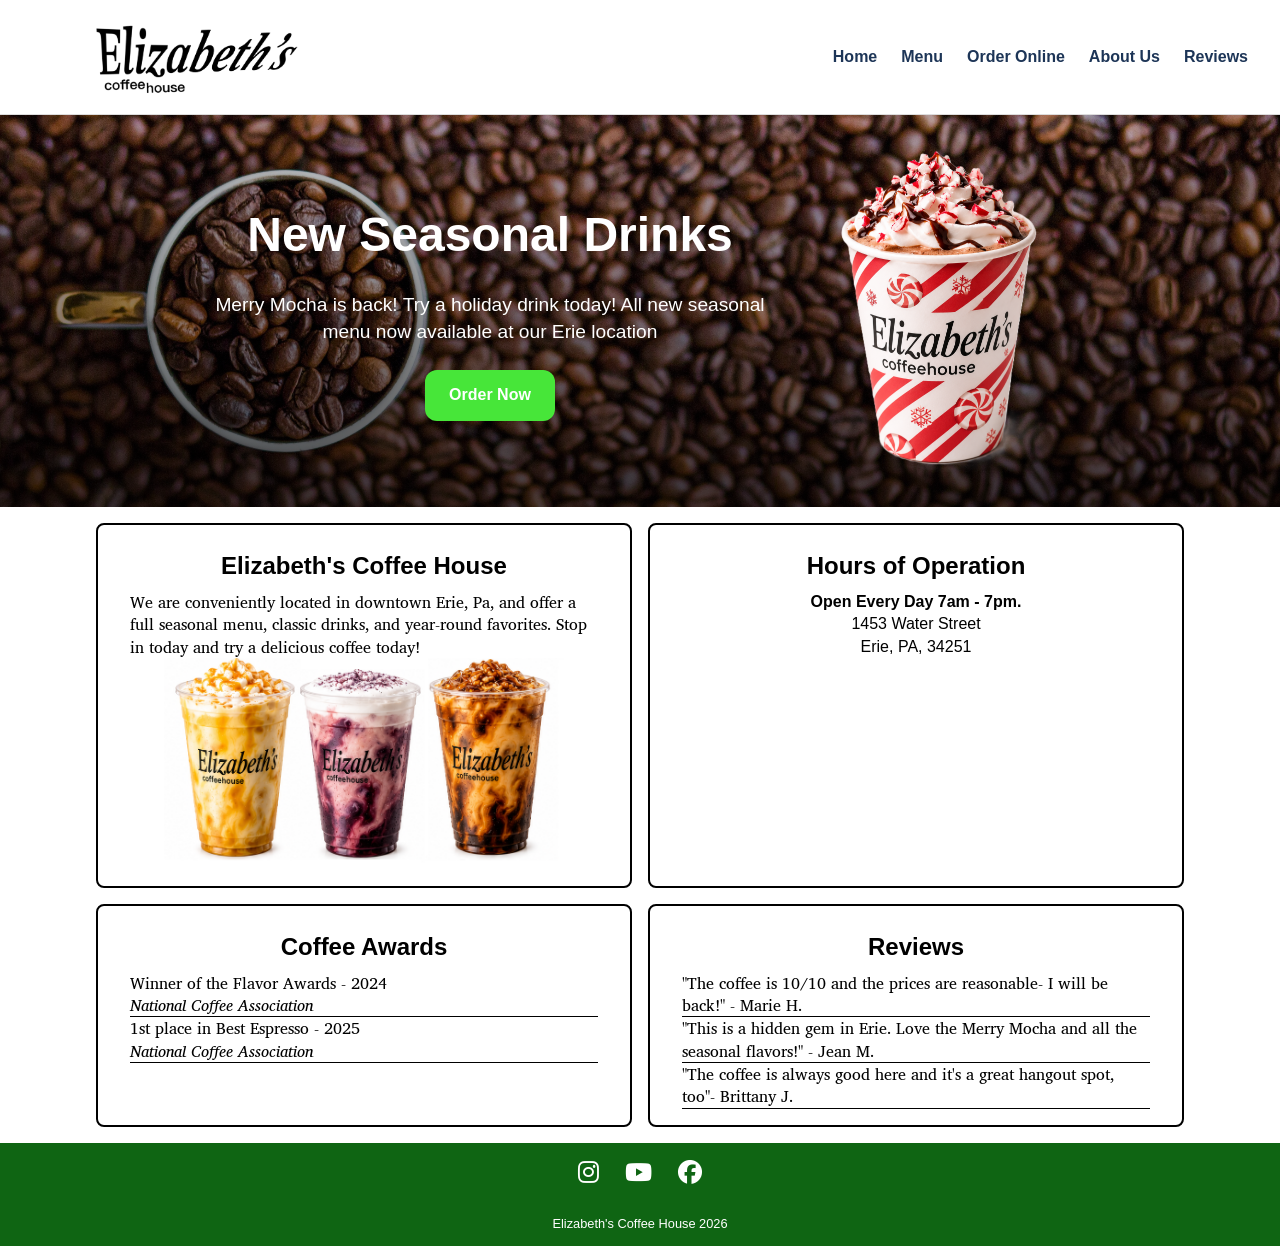
==== index.html @ cd166793 "photo labels" ====
<!DOCTYPE html>
<html lang="en">
<head>
  <meta charset="UTF-8">
  <meta name="viewport" content="width=device-width, initial-scale=1.0">
  <title>Final Project Name</title>
  <!-- stylesheets below-->
  <link rel="stylesheet" href="reset.css"><!-- reset everything-->
  <link rel="preconnect" href="https://fonts.googleapis.com">
  <link rel="preconnect" href="https://fonts.gstatic.com" crossorigin>
  <link href="https://fonts.googleapis.com/css2?family=Charis+SIL:ital,wght@0,400;0,700;1,400;1,700&family=Google+Sans+Flex:wght@500&display=swap" rel="stylesheet">
  <!-- fonts here-->
  <link rel="stylesheet" href="https://cdnjs.cloudflare.com/ajax/libs/font-awesome/6.5.0/css/all.min.css"><!-- icons-->
  <link rel="stylesheet" href="styles.css"><!-- style sheet-->
</head>
<body>
  <div class="wrapper">
    <header>
      <img class="logo" src="images/logo.png" alt="Elizabeth's Coffee House Logo">
      <nav>
        <ul>
          <li><a href="index.html">Home</a></li>
          <li><a href="menu.html">Menu</a></li>
          <li><a href="order.html">Order Online</a></li>
          <li><a href="about.html">About Us</a></li>
          <li><a href="reviews.html">Reviews</a></li>
        </ul>
      </nav>
    </header>

    <!-- section that holds the hero image -->
    <section class="hero">
      <!-- div for the content inside the hero image -->
      <div class="hero-content">
        <h2>New Seasonal Drinks</h2>
        <p>Merry Mocha is back! Try a holiday drink today! All new seasonal menu now available at our Erie location</p>
        <!-- having a button here is optional -->
        <a href="order.html" class="hero-button">Order Now</a>
      </div>
      <img class="mm-header" src="images/merry_mocha_noBkg.png" alt="Merry Mocha Drink">
    </section>


    <main>
      <section class="container-2col">
        <section class="column about-box">
          <h2>Elizabeth's Coffee House</h2>
          <p>We are conveniently located in downtown Erie, Pa, and offer a full seasonal menu, classic drinks, and year-round favorites. Stop in today and try a delicious coffee today!</p>
          <img src="images/trio-img.png" width="400px" alt="Photo of 3 coffee drinks">
        </section>

        <section class="column">
           <h2>Hours of Operation</h2>
          <p><strong>Open Every Day 7am - 7pm.</strong><br>1453 Water Street<br>Erie, PA, 34251</p>
          <div class="maps"><iframe src="https://www.google.com/maps/embed?pb=!1m18!1m12!1m3!1d94707.98534257228!2d-80.153447834268!3d42.115511317400006!2m3!1f0!2f0!3f0!3m2!1i1024!2i768!4f13.1!3m3!1m2!1s0x882d7fe13db2f71f%3A0x89f3ae2e121d5b0a!2sErie%2C%20PA!5e0!3m2!1sen!2sus!4v1793886370830!5m2!1sen!2sus" style="border:0;" allowfullscreen="" loading="lazy" referrerpolicy="strict-origin-when-cross-origin"></iframe></div>
        </section>

        <section class="column award-box">
          <h2>Coffee Awards</h2>
          <p>Winner of the Flavor Awards - 2024<br><em>National Coffee Association</em></p>
          <p>1st place in Best Espresso - 2025<br><em>National Coffee Association</em></p>
        </section>

        <section class="column">
          <h2>Reviews</h2>
          <p>
            <blockquote>"The coffee is 10/10 and the prices are reasonable- I will be back!" - Marie H.</blockquote>
            <blockquote>"This is a hidden gem in Erie. Love the Merry Mocha and all the seasonal flavors!" - Jean M.</blockquote>
            <blockquote>"The coffee is always good here and it's a great hangout spot, too"- Brittany J.</blockquote>
          </p>
        </section>
      </section>
    </main>

    <footer>
      <span class="socials">
        <a href="#">
          <i class="fa-brands fa-instagram"> </i>
        </a>
        <a href="#">
          <i class="fa-brands fa-youtube"> </i>
        </a>
        <a href="#">
          <i class="fa-brands fa-facebook"> </i>
        </a>
      </span>
      <small>Elizabeth's Coffee House 2026</small>
    </footer>
  </div><!-- wrapper div -->

</body>
</html>
---- styles.css ----
/* DESKTOP Layout
------------------------------------
"Google Sans Flex", sans-serif; "Charis SIL", serif;*/
body {
  background-color:#0f6513;
  font-family: "Google Sans Flex", sans-serif;
  line-height:1.4;
}
header {
  background-color: #ffffff;
  border-bottom: 1px solid #dddddd;
  padding: 0.75rem 2rem;
  display: flex;
  justify-content: space-between;
  align-items: center;
  gap: 1rem;
  height:10vh;
}
.logo {
  width:400px;
}/* header image logo */
nav ul {
  list-style: none;
  display: flex;
  gap: 1.5rem;
}

nav a {
  text-decoration: none;
  color: #1d3557;
  font-weight: bold;
}

nav a:hover {
  color:#0f6513;
}


/* header hero image */
.hero {
  background-image:
    linear-gradient(rgba(0, 0, 0, 0.2), rgba(0, 0, 0, 0.7)),
    url("images/coffee_bkg.jpg");
  min-height:30vh;
  background-size: cover;
  background-position:center;
  background-repeat:no-repeat;
  padding:2rem;
  display:flex;
  justify-content:center;
  align-items:center;
  line-height:1.4;
}

.hero-content {
  text-align: center;
  color: white;
  max-width: 600px;
}

.hero-content h2 {
  font-size:3rem;
  margin-bottom: 1.5rem;
}

.hero-content p {
  font-size: 1.2rem;
  margin-bottom: 1.5rem;
}

.hero-button {
  display: inline-block;
  background-color: #47e639;
  color: white;
  text-decoration: none;
  font-weight: bold;
  padding: 0.9rem 1.5rem;
  border-radius: 0.75rem;
}

.hero-button:hover {
  background-color: #0f6513;
}
.mm-header {
  float:right;
  width:300px;
}/* image of merry mocha drink on hero image */
main {
  background-color:white;
  text-align:center;
  padding:1rem 6rem;
}
/* this is a generic class affecting every column on the page*/
.column {
    background-color: white;
    border: 2px solid rgb(0, 0, 0);
    border-radius:0.5rem;
    padding: 1em 2em 1em 2em;
}
/* put sections inside this container for a 2-column layout */
.container-2col {
    display:grid;
    grid-template-columns: 1fr 1fr;
    grid-gap: 1em;
}
.span2 {
  grid-column: span 2;
}
.award-box p, blockquote{
  border-bottom:1px solid black;
  font-family:"Charis SIL", serif;
  text-align:left;
}
.about-box p {
  text-align:left;
  font-family:"Charis SIL", serif;
}
.text-style-1 {
  font-family:"Charis SIL", serif;
  text-align:left;
  font-size:120%;
}
main h2 {
  font-family:"Google Sans Flex", sans-serif;
  font-size:1.5rem;
  color:black;
  padding:0.5rem;
}
main p {
  margin-bottom: 0;
}
div.menu-item {
  text-align:left;
  margin:1rem;
  padding:2rem 1rem;
  height:100px;
  font-family:Charis SIL, serif;
  /*
 border-bottom:2px solid black;*/
}
.menu-item img {
/*  border:2px solid blue;/* delete this */
  border-radius:20%;
  max-width:100%;
  height:auto;
  width:70px;
  float:left;
  padding:0.4rem;
}
.menu-item h3, .menu-item p{
  padding-left:5rem;
  margin-bottom:0.5rem;
}
.rev-box {
  text-align:left;
  border-bottom: 1px solid gray;
}/* styles for revie boxes */
iframe {
  max-width: 100%;
  height:auto;
}
.maps {
  padding:0rem;
}/* location embed on home page */
img {
  max-width: 100%; 
  height: auto;
}/* keep images inside container element */
footer a, footer small {
  text-decoration: none;/* get rid of dash next to icons */
  color: white;
  margin:0.4rem;
  padding:0.4rem;
}
.socials{
  font-size:150%;
  display: flex;
  justify-content: center;
}
small {
  display:block;
  text-align:center;
}
.coffee-image {
  background-image:
    linear-gradient(rgba(0, 0, 0, 0.2), rgba(0, 0, 0, 0.7)),
    url("images/coffee_bkg.jpg");
  min-height:30vh;
  background-size: cover;
  background-position:center;
  background-repeat:no-repeat;
}/* coffee bkg on about us page */
/* Tablet Layout
------------------------------------*/
@media (max-width: 799px) {
  /** code for tablet sizing etc **/
  main {
    padding:1rem 1rem;
  }/* makes content take up more space - removes padding */
  .container-2col {
    margin: 0;
    background-color: white;
    display: flex;
    flex-direction: column;
  }
  header {
    height:30vh;
  }
  header nav ul {
    flex-direction:column;
    grid-gap:0;
    text-align:center;
  }
  .logo {
    width:300px;
  }/* header image logo */
  .hero {
    flex-direction:column;
  }
  .hero h2 {
    font-size:250%;
  }
  .hero p {
    font-size:80%;
  }
  .mm-header {
    width:150px;
  }
}


/* Phone Layout
------------------------------------*/
@media (max-width:400px){
  /** code for phone sizing etc **/
  /* .hero {
    padding: 1.5rem;
  }

  .hero-content h2 {
    font-size: 2rem;
  }

  .hero-content p {
    font-size: 1rem;
  }
    */
}
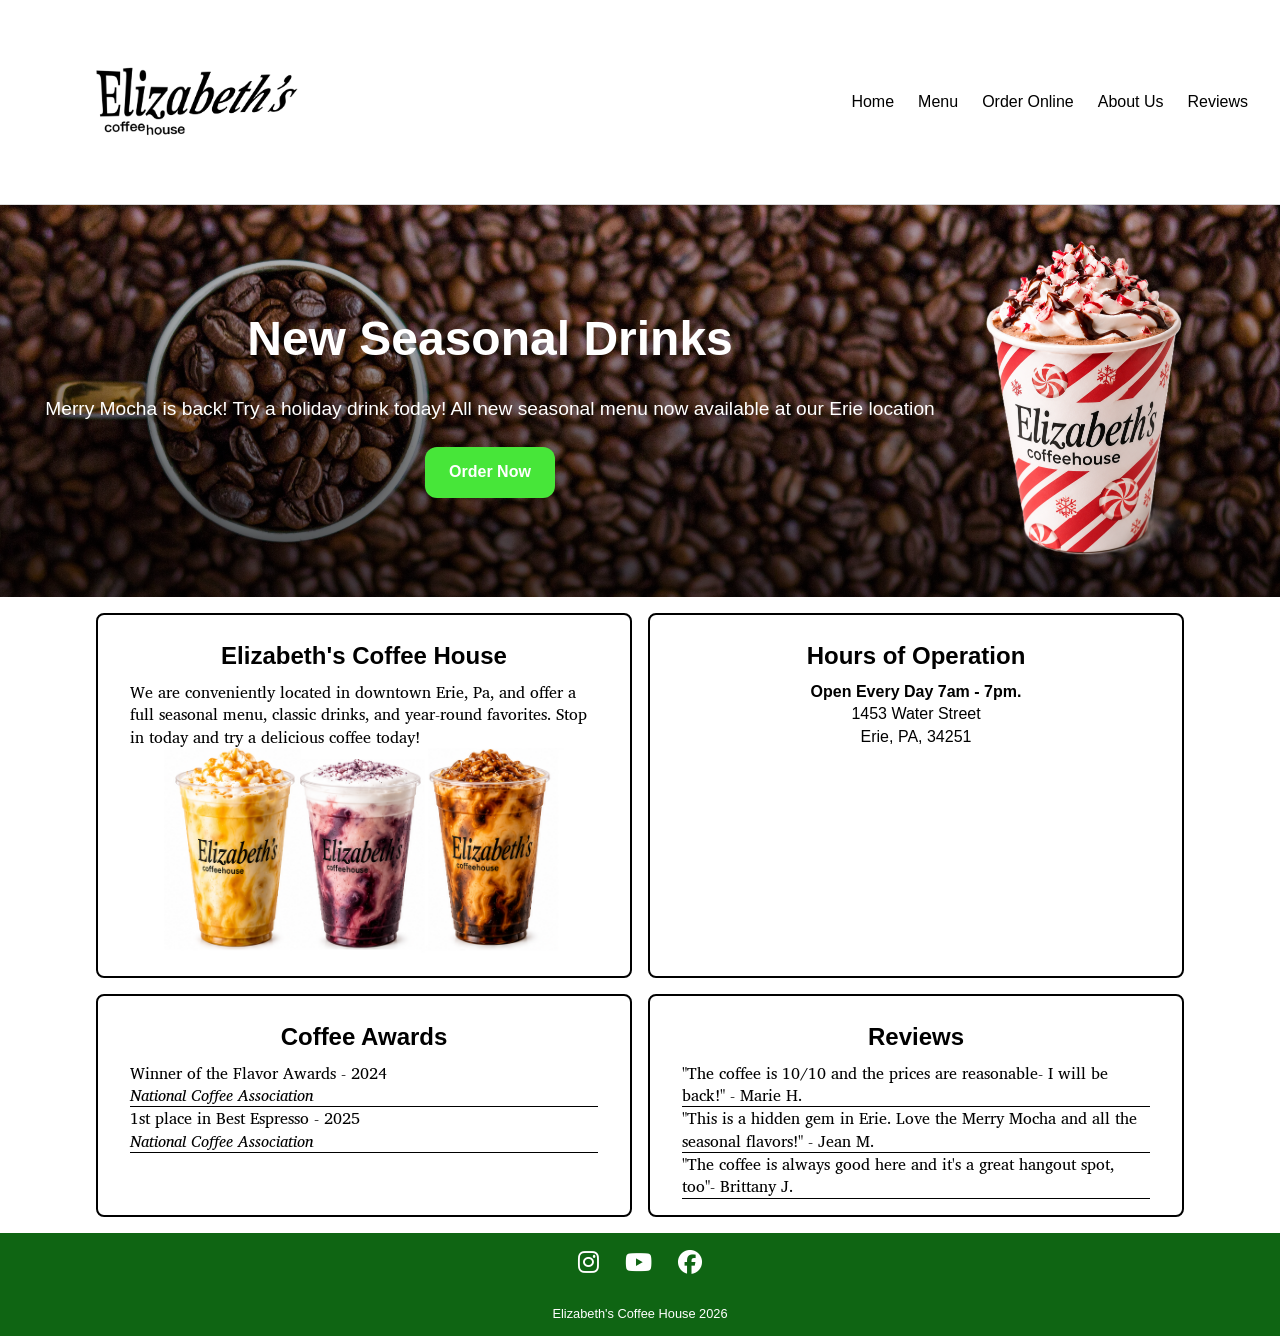
==== commit c7d7a1c4: "Fixing responsive issues for mobile devices" ====
--- a/index.html
+++ b/index.html
@@ -15,8 +15,8 @@
 </head>
 <body>
   <div class="wrapper">
-    <header>
-      <img class="logo" src="images/logo.png" alt="Elizabeth's Coffee House Logo">
+    <header> 
+      <div class="logo"><img src="images/logo.png" alt="Elizabeth's Coffee House Logo"></div>
       <nav>
         <ul>
           <li><a href="index.html">Home</a></li>
--- a/styles.css
+++ b/styles.css
@@ -14,7 +14,7 @@
   justify-content: space-between;
   align-items: center;
   gap: 1rem;
-  height:10vh;
+  height:20vh;
 }
 .logo {
   width:400px;
@@ -27,8 +27,8 @@
 
 nav a {
   text-decoration: none;
-  color: #1d3557;
-  font-weight: bold;
+  color: black;
+  /*font-weight:bold*/
 }
 
 nav a:hover {
@@ -55,7 +55,7 @@
 .hero-content {
   text-align: center;
   color: white;
-  max-width: 600px;
+ /* max-width: 600px;*/
 }
 
 .hero-content h2 {
@@ -226,6 +226,20 @@
   .mm-header {
     width:150px;
   }
+  div.menu-item {
+    min-height:130px;
+    margin-left:0px;
+    padding:0px;
+  }
+  .menu-item h2 {
+     font-size:50%;
+  }
+  .menu-item p {
+    font-size:60%;
+  }
+  .menu-item img {
+ /*   width:60px;*/
+  }
 }
 
 
@@ -233,7 +247,10 @@
 ------------------------------------*/
 @media (max-width:400px){
   /** code for phone sizing etc **/
-  /* .hero {
+  .logo {
+    width:300px;
+  }
+   .hero {
     padding: 1.5rem;
   }
 
@@ -244,5 +261,4 @@
   .hero-content p {
     font-size: 1rem;
   }
-    */
-}
+}
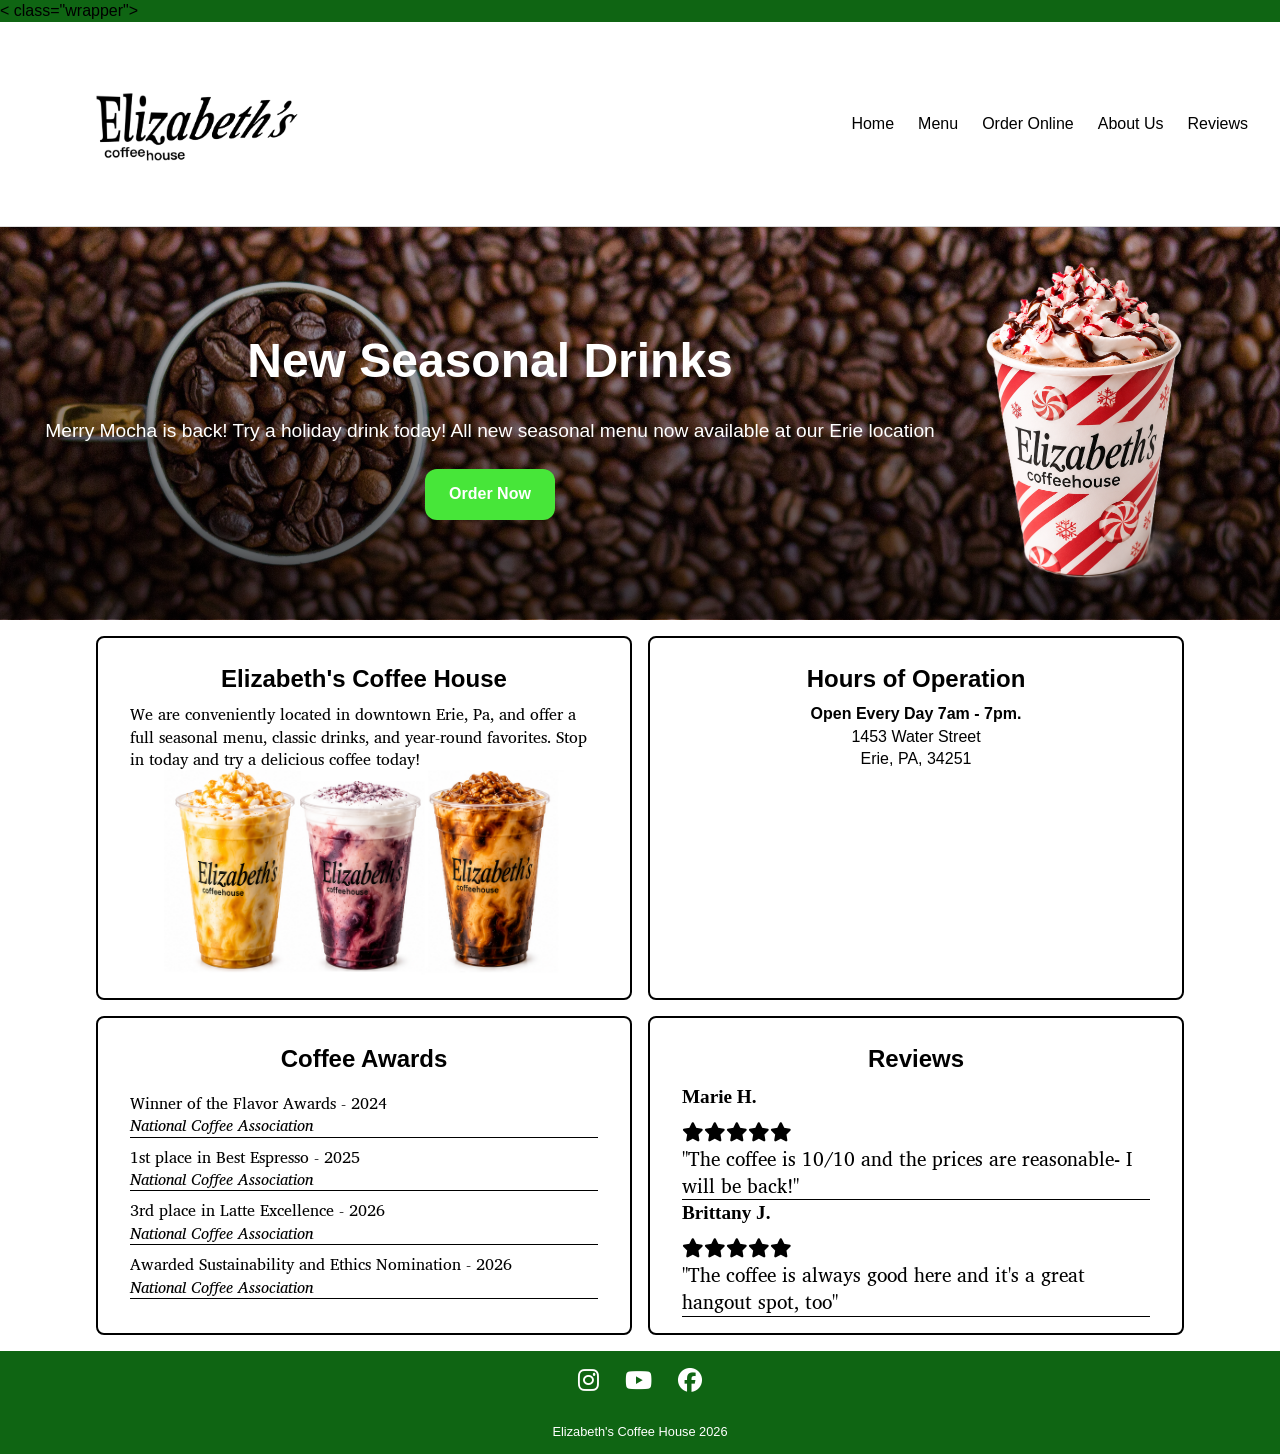
==== commit 740c48aa: "Github issues 11/12 resolved removed divs in logo. removed class name logo updated mobile responsive" ====
--- a/index.html
+++ b/index.html
@@ -14,9 +14,9 @@
   <link rel="stylesheet" href="styles.css"><!-- style sheet-->
 </head>
 <body>
-  <div class="wrapper">
-    <header> 
-      <div class="logo"><img src="images/logo.png" alt="Elizabeth's Coffee House Logo"></div>
+  < class="wrapper">
+    <header>
+      <img src="images/logo.png" alt="Elizabeth's Coffee House Logo">
       <nav>
         <ul>
           <li><a href="index.html">Home</a></li>
@@ -50,24 +50,29 @@
         </section>
 
         <section class="column">
-           <h2>Hours of Operation</h2>
+          <h2>Hours of Operation</h2>
           <p><strong>Open Every Day 7am - 7pm.</strong><br>1453 Water Street<br>Erie, PA, 34251</p>
-          <div class="maps"><iframe src="https://www.google.com/maps/embed?pb=!1m18!1m12!1m3!1d94707.98534257228!2d-80.153447834268!3d42.115511317400006!2m3!1f0!2f0!3f0!3m2!1i1024!2i768!4f13.1!3m3!1m2!1s0x882d7fe13db2f71f%3A0x89f3ae2e121d5b0a!2sErie%2C%20PA!5e0!3m2!1sen!2sus!4v1793886370830!5m2!1sen!2sus" style="border:0;" allowfullscreen="" loading="lazy" referrerpolicy="strict-origin-when-cross-origin"></iframe></div>
+          <iframe src="https://www.google.com/maps/embed?pb=!1m18!1m12!1m3!1d94707.98534257228!2d-80.153447834268!3d42.115511317400006!2m3!1f0!2f0!3f0!3m2!1i1024!2i768!4f13.1!3m3!1m2!1s0x882d7fe13db2f71f%3A0x89f3ae2e121d5b0a!2sErie%2C%20PA!5e0!3m2!1sen!2sus!4v1793886370830!5m2!1sen!2sus" style="border:0;" allowfullscreen="" loading="lazy" referrerpolicy="strict-origin-when-cross-origin"></iframe>
         </section>
 
         <section class="column award-box">
           <h2>Coffee Awards</h2>
           <p>Winner of the Flavor Awards - 2024<br><em>National Coffee Association</em></p>
           <p>1st place in Best Espresso - 2025<br><em>National Coffee Association</em></p>
+          <p>3rd place in Latte Excellence - 2026<br><em>National Coffee Association</em></p>
+          <p>Awarded Sustainability and Ethics Nomination - 2026<br><em>National Coffee Association</em></p>
         </section>
 
         <section class="column">
           <h2>Reviews</h2>
-          <p>
-            <blockquote>"The coffee is 10/10 and the prices are reasonable- I will be back!" - Marie H.</blockquote>
-            <blockquote>"This is a hidden gem in Erie. Love the Merry Mocha and all the seasonal flavors!" - Jean M.</blockquote>
-            <blockquote>"The coffee is always good here and it's a great hangout spot, too"- Brittany J.</blockquote>
-          </p>
+          <span class="text-style-1 award-box">
+
+            <h3>Marie H.</h3>
+            <p><i class="fa-solid fa-star"></i><i class="fa-solid fa-star"></i><i class="fa-solid fa-star"></i><i class="fa-solid fa-star"></i><i class="fa-solid fa-star"></i><br>"The coffee is 10/10 and the prices are reasonable- I will be back!"</p>
+
+            <h3>Brittany J.</h3>
+            <p><i class="fa-solid fa-star"></i><i class="fa-solid fa-star"></i><i class="fa-solid fa-star"></i><i class="fa-solid fa-star"></i><i class="fa-solid fa-star"></i><br>"The coffee is always good here and it's a great hangout spot, too"</p>
+          </span>
         </section>
       </section>
     </main>
@@ -86,7 +91,7 @@
       </span>
       <small>Elizabeth's Coffee House 2026</small>
     </footer>
-  </div><!-- wrapper div -->
+    </div><!-- wrapper div -->
 
 </body>
 </html>
--- a/styles.css
+++ b/styles.css
@@ -16,7 +16,8 @@
   gap: 1rem;
   height:20vh;
 }
-.logo {
+header img{
+  display:block;
   width:400px;
 }/* header image logo */
 nav ul {
@@ -106,10 +107,11 @@
 .span2 {
   grid-column: span 2;
 }
-.award-box p, blockquote{
+.award-box p{
   border-bottom:1px solid black;
   font-family:"Charis SIL", serif;
   text-align:left;
+  padding-top:0.5rem;
 }
 .about-box p {
   text-align:left;
@@ -154,13 +156,12 @@
 .rev-box {
   text-align:left;
   border-bottom: 1px solid gray;
+  padding:1rem;
+  margin-bottom:1rem;
 }/* styles for revie boxes */
 iframe {
-  max-width: 100%;
-  height:auto;
-}
-.maps {
-  padding:0rem;
+  max-width:100%;
+  padding:1rem;
 }/* location embed on home page */
 img {
   max-width: 100%; 
@@ -203,6 +204,9 @@
     display: flex;
     flex-direction: column;
   }
+  .column {
+    padding:0.4rem;
+  }
   header {
     height:30vh;
   }
@@ -211,7 +215,7 @@
     grid-gap:0;
     text-align:center;
   }
-  .logo {
+  header img {
     width:300px;
   }/* header image logo */
   .hero {
@@ -247,8 +251,8 @@
 ------------------------------------*/
 @media (max-width:400px){
   /** code for phone sizing etc **/
-  .logo {
-    width:300px;
+  header img {
+    width:200px;
   }
    .hero {
     padding: 1.5rem;
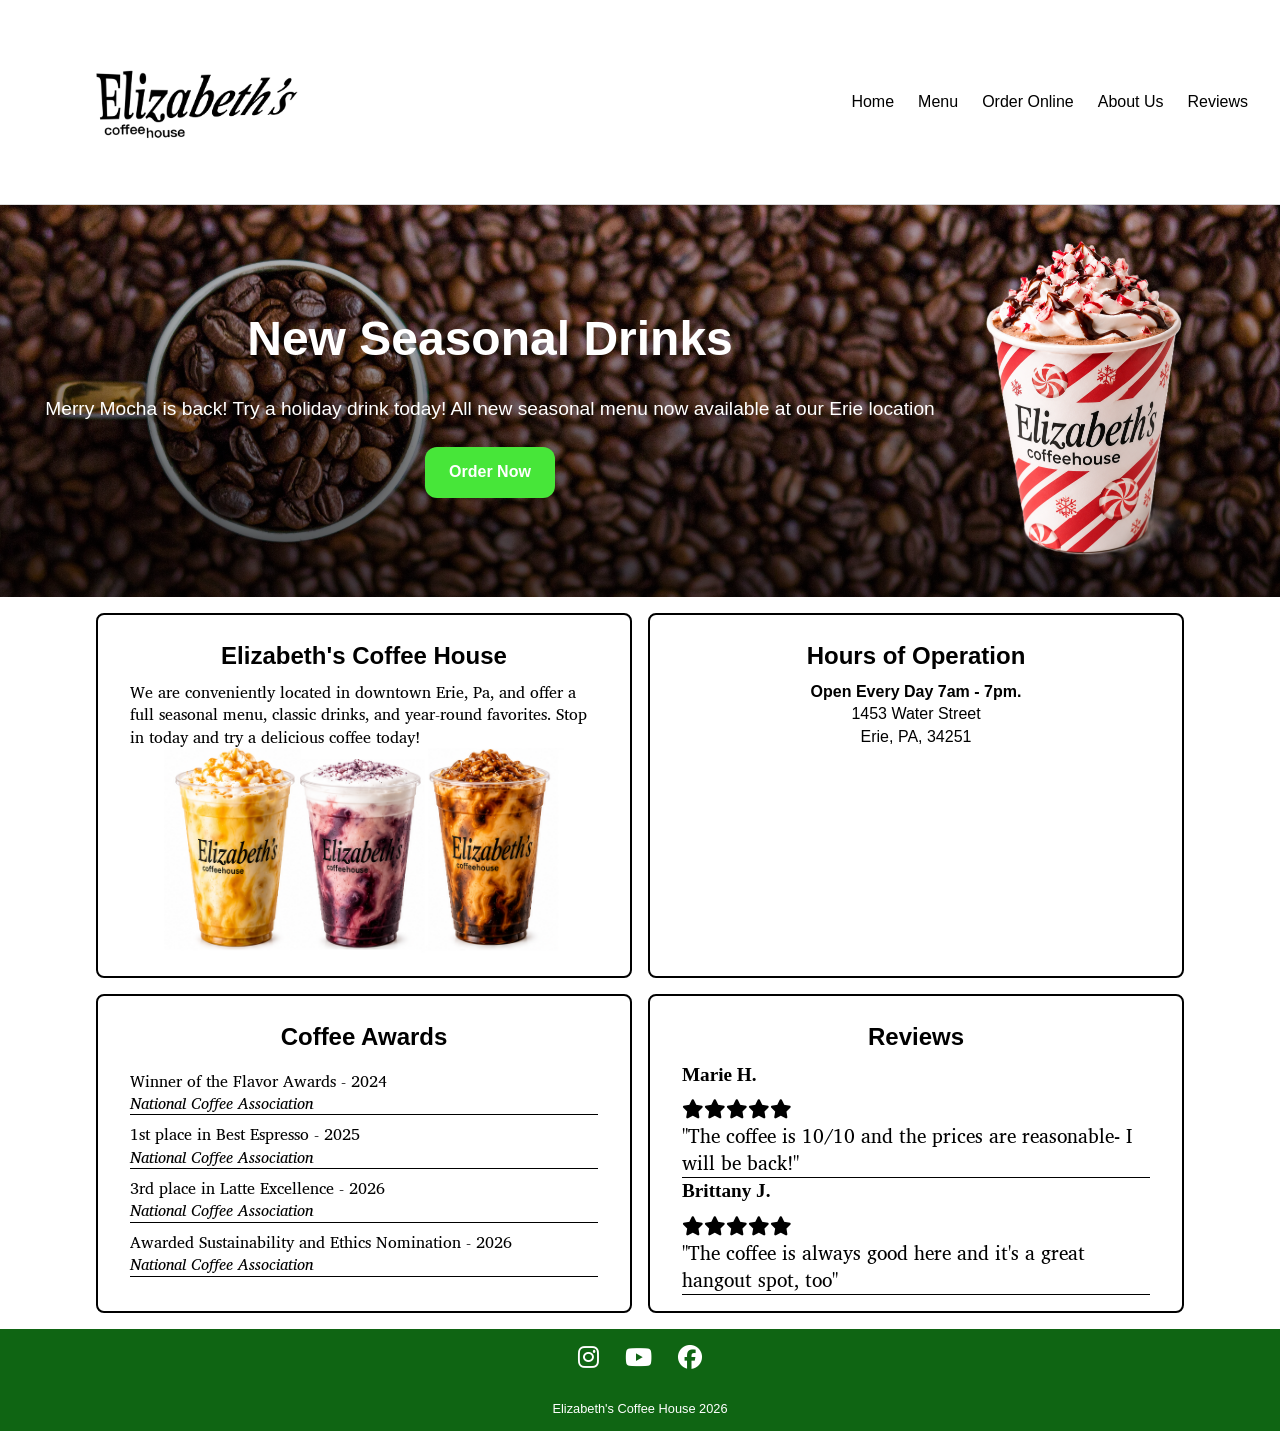
==== commit f3a280f3: "fixed missing tag" ====
--- a/index.html
+++ b/index.html
@@ -14,7 +14,7 @@
   <link rel="stylesheet" href="styles.css"><!-- style sheet-->
 </head>
 <body>
-  < class="wrapper">
+  <div class="wrapper">
     <header>
       <img src="images/logo.png" alt="Elizabeth's Coffee House Logo">
       <nav>
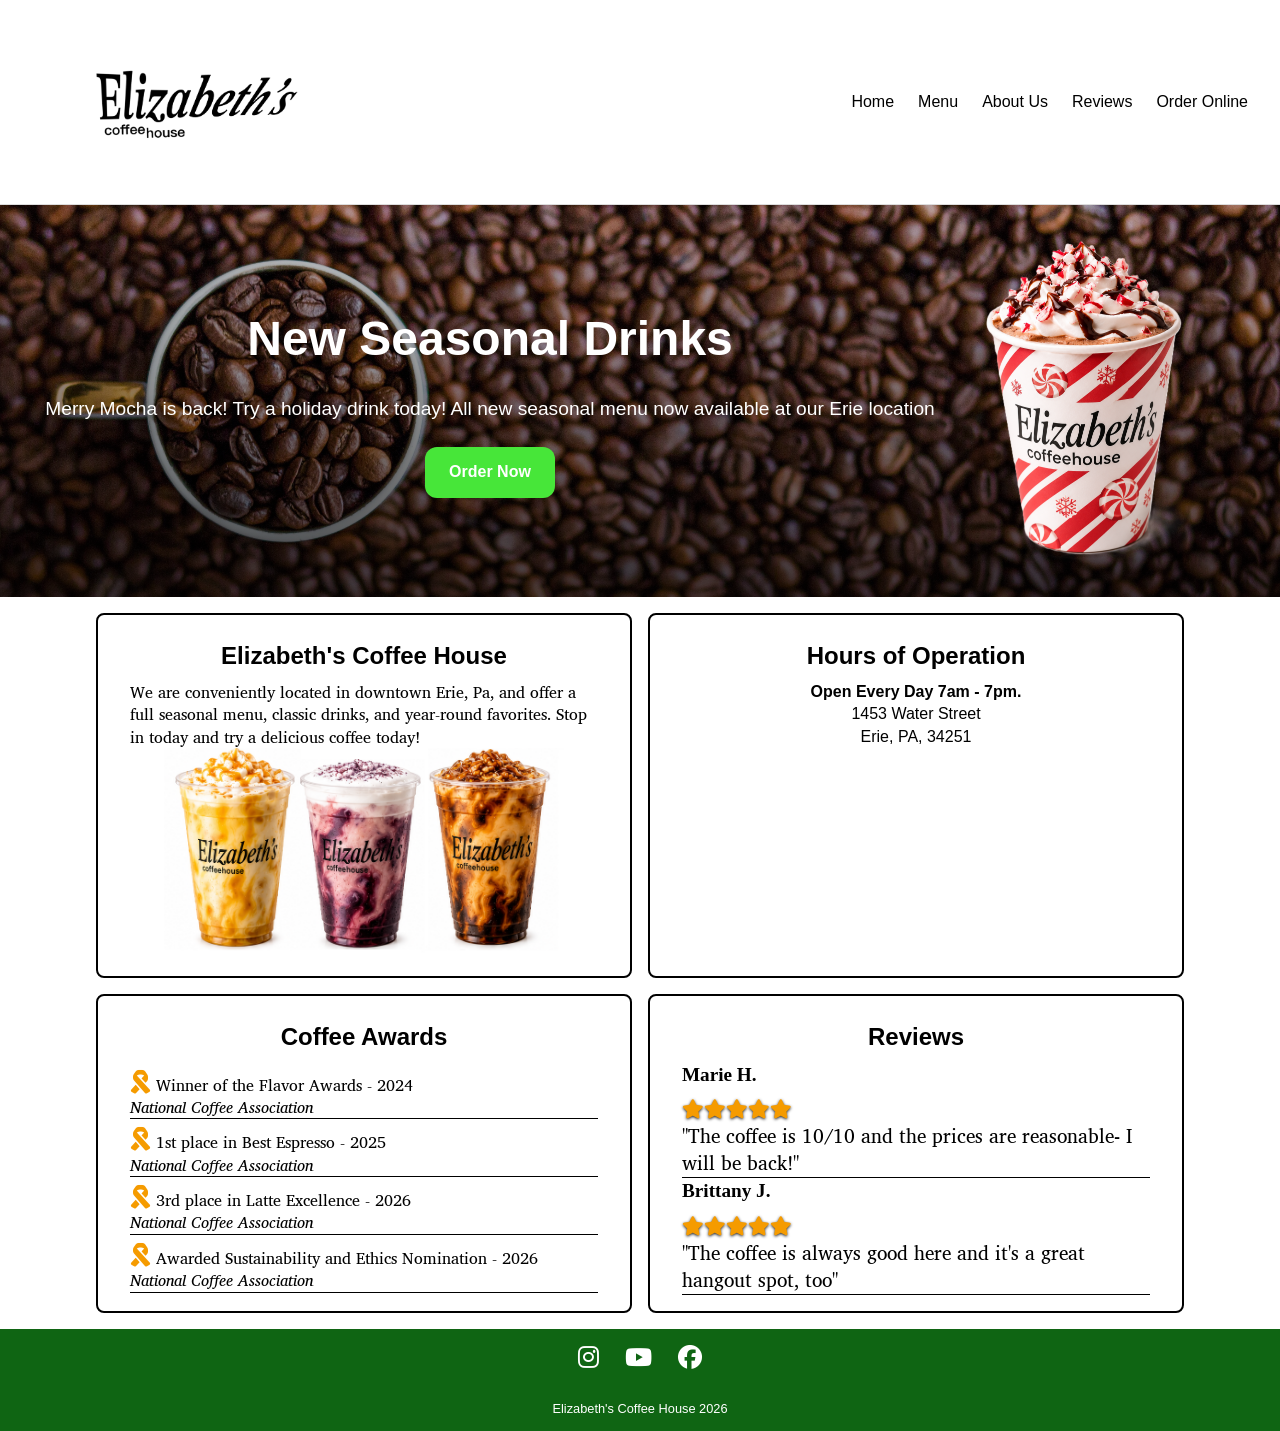
==== commit f4089f2f: "reordered nav links" ====
--- a/index.html
+++ b/index.html
@@ -3,15 +3,21 @@
 <head>
   <meta charset="UTF-8">
   <meta name="viewport" content="width=device-width, initial-scale=1.0">
+  <meta name="description" content="Mock website created for website building class.">
   <title>Final Project Name</title>
   <!-- stylesheets below-->
-  <link rel="stylesheet" href="reset.css"><!-- reset everything-->
+  <link rel="stylesheet" href="reset.css">
+  <!-- reset everything-->
   <link rel="preconnect" href="https://fonts.googleapis.com">
   <link rel="preconnect" href="https://fonts.gstatic.com" crossorigin>
   <link href="https://fonts.googleapis.com/css2?family=Charis+SIL:ital,wght@0,400;0,700;1,400;1,700&family=Google+Sans+Flex:wght@500&display=swap" rel="stylesheet">
-  <!-- fonts here-->
-  <link rel="stylesheet" href="https://cdnjs.cloudflare.com/ajax/libs/font-awesome/6.5.0/css/all.min.css"><!-- icons-->
-  <link rel="stylesheet" href="styles.css"><!-- style sheet-->
+  <!-- google fonts -->
+  <link rel="shortcut icon" href="images/favicon.png" type="image/png">
+  <!--favicon-->
+  <link rel="stylesheet" href="https://cdnjs.cloudflare.com/ajax/libs/font-awesome/6.5.0/css/all.min.css">
+  <!-- icons-->
+  <link rel="stylesheet" href="styles.css">
+  <!-- style sheet-->
 </head>
 <body>
   <div class="wrapper">
@@ -21,9 +27,9 @@
         <ul>
           <li><a href="index.html">Home</a></li>
           <li><a href="menu.html">Menu</a></li>
-          <li><a href="order.html">Order Online</a></li>
           <li><a href="about.html">About Us</a></li>
           <li><a href="reviews.html">Reviews</a></li>
+          <li><a href="order.html">Order Online</a></li>
         </ul>
       </nav>
     </header>
@@ -55,12 +61,12 @@
           <iframe src="https://www.google.com/maps/embed?pb=!1m18!1m12!1m3!1d94707.98534257228!2d-80.153447834268!3d42.115511317400006!2m3!1f0!2f0!3f0!3m2!1i1024!2i768!4f13.1!3m3!1m2!1s0x882d7fe13db2f71f%3A0x89f3ae2e121d5b0a!2sErie%2C%20PA!5e0!3m2!1sen!2sus!4v1793886370830!5m2!1sen!2sus" style="border:0;" allowfullscreen="" loading="lazy" referrerpolicy="strict-origin-when-cross-origin"></iframe>
         </section>
 
-        <section class="column award-box">
+        <section class="column award-box ribbon">
           <h2>Coffee Awards</h2>
-          <p>Winner of the Flavor Awards - 2024<br><em>National Coffee Association</em></p>
-          <p>1st place in Best Espresso - 2025<br><em>National Coffee Association</em></p>
-          <p>3rd place in Latte Excellence - 2026<br><em>National Coffee Association</em></p>
-          <p>Awarded Sustainability and Ethics Nomination - 2026<br><em>National Coffee Association</em></p>
+          <p><i class="fa-solid fa-ribbon"></i> Winner of the Flavor Awards - 2024<br><em>National Coffee Association</em></p>
+          <p><i class="fa-solid fa-ribbon"></i> 1st place in Best Espresso - 2025<br><em>National Coffee Association</em></p>
+          <p><i class="fa-solid fa-ribbon"></i> 3rd place in Latte Excellence - 2026<br><em>National Coffee Association</em></p>
+          <p><i class="fa-solid fa-ribbon"></i> Awarded Sustainability and Ethics Nomination - 2026<br><em>National Coffee Association</em></p>
         </section>
 
         <section class="column">
--- a/styles.css
+++ b/styles.css
@@ -69,7 +69,7 @@
   margin-bottom: 1.5rem;
 }
 
-.hero-button {
+.hero-button, .order-again-btn {
   display: inline-block;
   background-color: #47e639;
   color: white;
@@ -78,9 +78,17 @@
   padding: 0.9rem 1.5rem;
   border-radius: 0.75rem;
 }
-
 .hero-button:hover {
   background-color: #0f6513;
+}/*hero button on index.html */
+.order-again-btn {
+  background-color:#0f6513;
+}
+.order-again-btn:hover {
+  background-color:#023d05;
+}/* button on order submitted page, uses same style as hero button except different button color */
+.place-order-btn {
+  
 }
 .mm-header {
   float:right;
@@ -113,6 +121,10 @@
   text-align:left;
   padding-top:0.5rem;
 }
+.ribbon i{
+  font-size:1.5rem;
+  color:rgb(245, 155, 0);
+}/* styles for ribbon icon */
 .about-box p {
   text-align:left;
   font-family:"Charis SIL", serif;
@@ -122,6 +134,10 @@
   text-align:left;
   font-size:120%;
 }
+.text-style-1 i {
+  color:rgb(245, 155, 0);
+  text-shadow:0px 1px 3px rgb(37, 37, 37);/* shadow to make stars pop*/
+}/* change stars color */
 main h2 {
   font-family:"Google Sans Flex", sans-serif;
   font-size:1.5rem;
@@ -153,12 +169,41 @@
   padding-left:5rem;
   margin-bottom:0.5rem;
 }
+.card-grid {
+  display:grid;
+  grid-template-columns:1fr 1fr 1fr;
+  gap: 1.5rem;
+}
+.card {
+  background-color: #f8fafc;
+  border: 1px solid rgba(0, 0, 0, 0.5);
+  border-radius: 1rem;
+  padding: 1.25rem;
+  box-shadow: 0 2px 10px rgba(16, 3, 3, 0.4);
+  /* keeps the cards consistent in height */
+  display:flex;
+  flex-direction: column;
+}
 .rev-box {
   text-align:left;
-  border-bottom: 1px solid gray;
   padding:1rem;
   margin-bottom:1rem;
-}/* styles for revie boxes */
+}/* styles for review boxes */
+.review_person {
+  float:left;
+  width:30px;
+  height:30px;
+  border-radius:100%;
+  border:2px solid lightgray;
+  margin-right:10px;
+}/* profile images of review people */
+.h2-style {
+  margin-bottom:1rem;
+}/* extra space for "read our reviews" h2 on reviews page. */
+.order-box p, form{
+  text-align:left;
+  padding:0.5rem;
+}
 iframe {
   max-width:100%;
   padding:1rem;
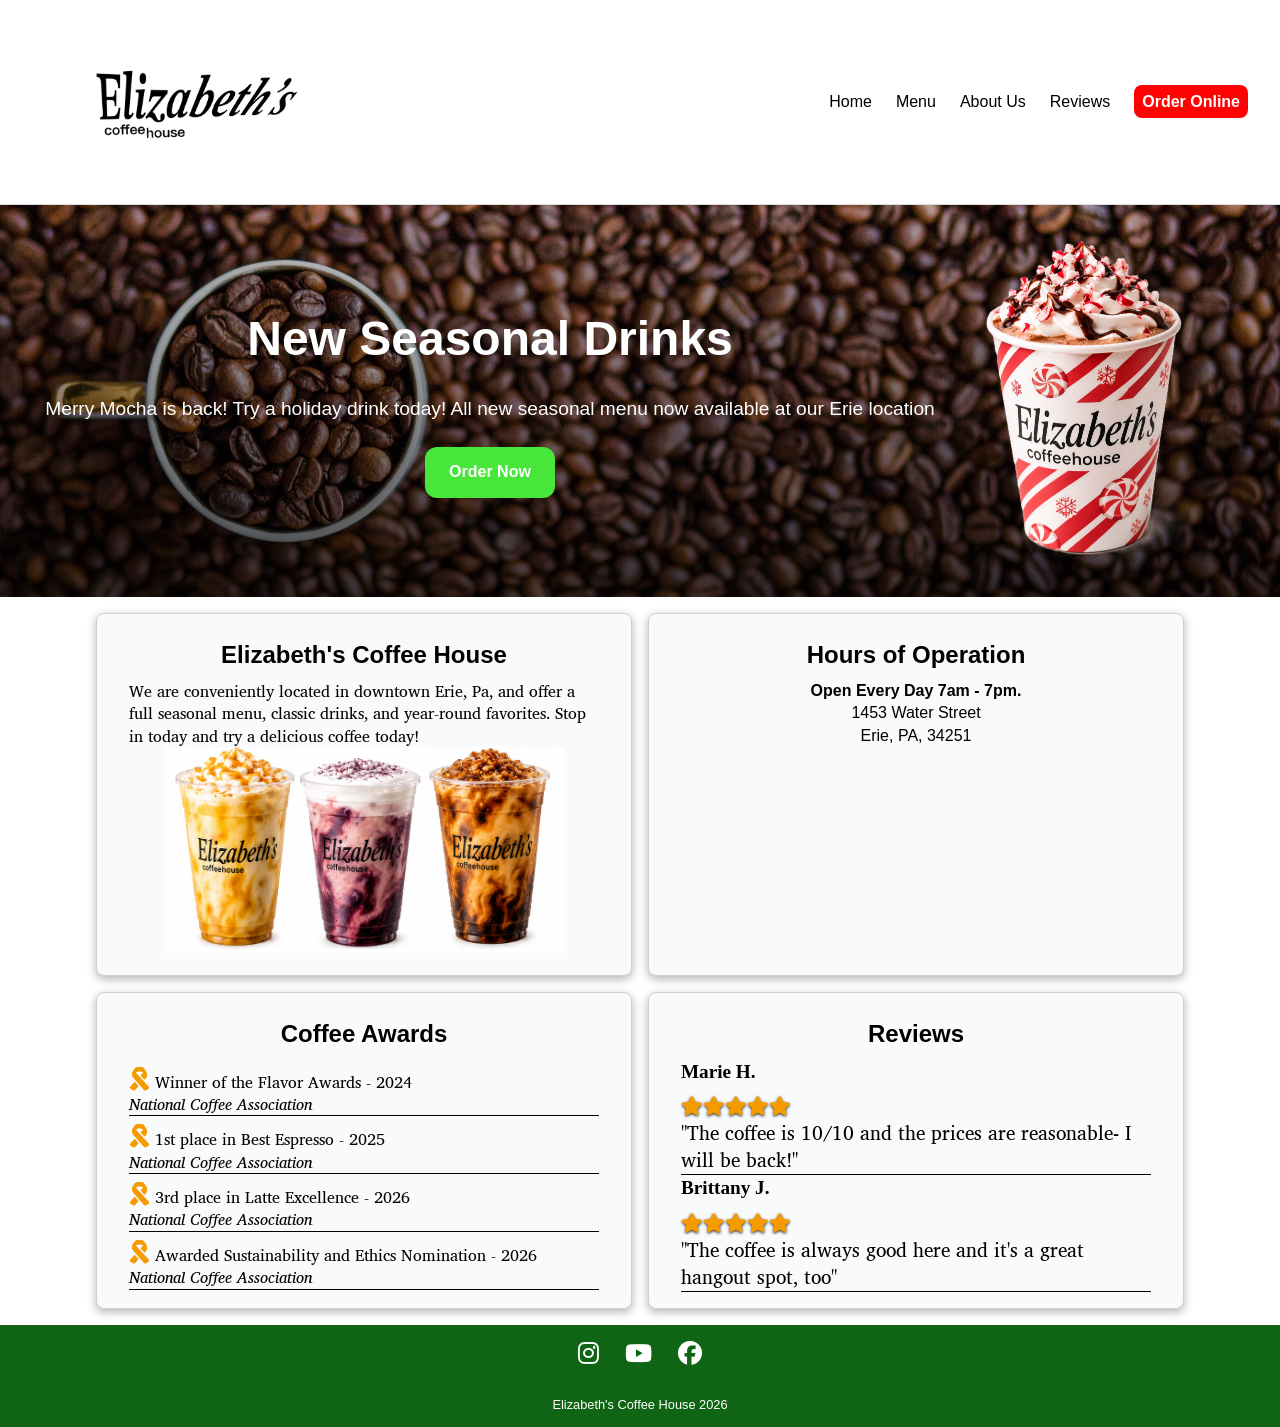
==== commit b92b5cdf: "cta button in nav" ====
--- a/index.html
+++ b/index.html
@@ -29,7 +29,7 @@
           <li><a href="menu.html">Menu</a></li>
           <li><a href="about.html">About Us</a></li>
           <li><a href="reviews.html">Reviews</a></li>
-          <li><a href="order.html">Order Online</a></li>
+          <li><a href="order.html" class="nav-order-btn">Order Online</a></li>
         </ul>
       </nav>
     </header>
--- a/styles.css
+++ b/styles.css
@@ -77,34 +77,44 @@
   font-weight: bold;
   padding: 0.9rem 1.5rem;
   border-radius: 0.75rem;
-}
+}/* hero button on index.html, and order again button on order-submitted.html */
 .hero-button:hover {
   background-color: #0f6513;
 }/*hero button on index.html */
+.nav-order-btn {
+  display: inline;/* removing inline-block makes it appear centered with other nav links, but to make it responsive change it to inline-block 920pixels breaks*/
+  background-color: #fe0303;
+  color: white;
+  font-weight:bold;
+  padding: 0.5rem 0.5rem;
+  border-radius: 0.5rem;
+}/* cta button in nav */
+.nav-order-btn:hover {
+  background-color:#b60404;
+  color:#f8fafc;
+}/* cta button in nav */
 .order-again-btn {
   background-color:#0f6513;
-}
+}/* changes the color of the order again button, but retains the other styles/padding etc */
 .order-again-btn:hover {
   background-color:#023d05;
 }/* button on order submitted page, uses same style as hero button except different button color */
-.place-order-btn {
-  
-}
 .mm-header {
   float:right;
   width:300px;
 }/* image of merry mocha drink on hero image */
 main {
-  background-color:white;
+  background-color:rgb(255, 255, 255);
   text-align:center;
   padding:1rem 6rem;
 }
 /* this is a generic class affecting every column on the page*/
 .column {
-    background-color: white;
-    border: 2px solid rgb(0, 0, 0);
+    background-color: #f8fafc;
+    border: 1px solid rgb(205, 209, 213);
     border-radius:0.5rem;
     padding: 1em 2em 1em 2em;
+    box-shadow:0px 3px 10px rgba(0, 0, 0, 0.3);
 }
 /* put sections inside this container for a 2-column layout */
 .container-2col {
@@ -236,6 +246,13 @@
   background-position:center;
   background-repeat:no-repeat;
 }/* coffee bkg on about us page */
+
+/* desktop layout where cta order button breaks */
+@media(max-width:920px){
+  .nav-order-btn {
+    display:inline-block;
+  }
+}
 /* Tablet Layout
 ------------------------------------*/
 @media (max-width: 799px) {
@@ -272,6 +289,9 @@
   .hero p {
     font-size:80%;
   }
+  /*.nav-order-btn {
+    display:inline-block;
+  }/* make the cta order button in nav look right again */
   .mm-header {
     width:150px;
   }
@@ -286,9 +306,10 @@
   .menu-item p {
     font-size:60%;
   }
-  .menu-item img {
- /*   width:60px;*/
-  }
+  .card-grid {
+    grid-template-columns:1fr 1fr;
+  }/* change cards on reviews page to be 2 columns */
+
 }
 
 
@@ -310,4 +331,8 @@
   .hero-content p {
     font-size: 1rem;
   }
-}
+
+  .card-grid {
+    grid-template-columns:1fr;
+  }/* change cards on reviews page to be 1 column */
+}
